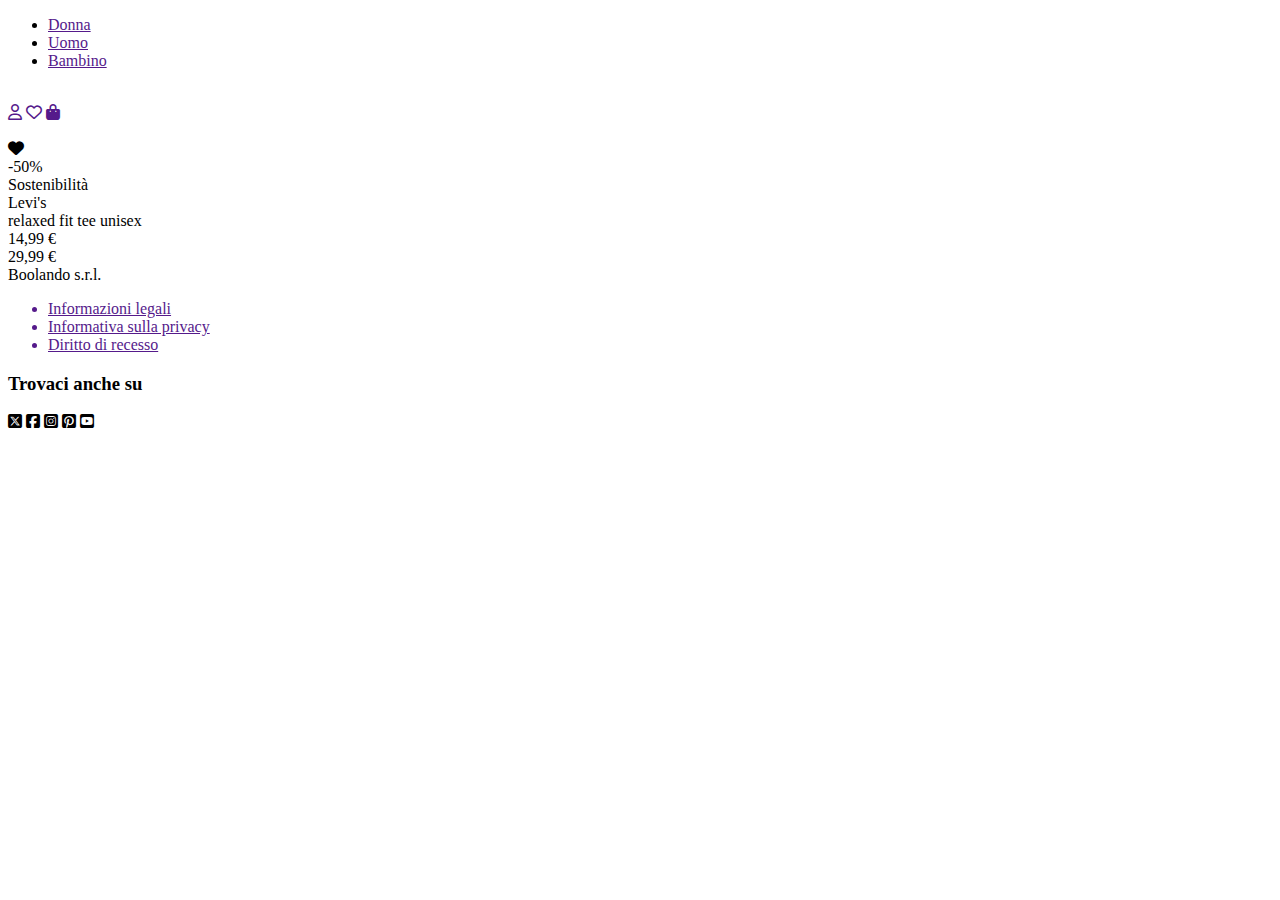
==== Bonus/product-details.html @ 093f0f01 "[BONUS] created product details page file" ====
<!DOCTYPE html>
<html lang="en">

<head>
    <meta charset="UTF-8">
    <meta name="viewport" content="width=device-width, initial-scale=1.0">
    <link rel="stylesheet" href="./css/style.css">
    <link rel="stylesheet" href="https://cdnjs.cloudflare.com/ajax/libs/font-awesome/6.7.2/css/all.min.css"
        integrity="sha512-Evv84Mr4kqVGRNSgIGL/F/aIDqQb7xQ2vcrdIwxfjThSH8CSR7PBEakCr51Ck+w+/U6swU2Im1vVX0SVk9ABhg=="
        crossorigin="anonymous" referrerpolicy="no-referrer" />
    <link rel="preconnect" href="https://fonts.googleapis.com">
    <link rel="preconnect" href="https://fonts.gstatic.com" crossorigin>
    <link
        href="https://fonts.googleapis.com/css2?family=Inter:ital,opsz,wght@0,14..32,100..900;1,14..32,100..900&display=swap"
        rel="stylesheet">
    <title>Boolando - Relaxed Fit Tee Unisex</title>
</head>

<body>
    <header>
        <div class="head-container w-80 d-flex align-center">
            <div class="head-menu w-25">
                <ul>
                    <li><a href="">Donna</a></li>
                    <li><a href="">Uomo</a></li>
                    <li><a href="">Bambino</a></li>
                </ul>
            </div>

            <div class="w-50 text-center">
                <img class="logo" src="./img/boolean-logo.png" alt="">
            </div>

            <div class="head-btn w-25 text-right">
                <a href=""><i class="head-icon fa-regular fa-user"></i></a>
                <a href=""><i class="head-icon fa-regular fa-heart"></i></a>
                <a href=""><i class="head-icon fa-solid fa-bag-shopping"></i></a>
            </div>
        </div>
    </header>

    <main>
        <div class="container w-80 d-flex">

            <!-- Prodotto 1 -->
            <div class="product w-30">
                <img class="product-img neutral" src="./img/1.webp" alt="">
                <img class="product-img active" src="./img/1b.webp" alt="">

                <div class="favorite">
                    <i class="heart fa-solid fa-heart"></i>
                </div>

                <div class="tag-container d-flex">
                    <div class="tag discount">-50%</div>
                    <div class="tag badge">Sostenibilità</div>
                </div>

                <div class="brand">Levi's</div>
                <div class="product-name">relaxed fit tee unisex</div>
                <div class="actual-prize">14,99 &euro;</div>
                <div class="old-prize">29,99 &euro;</div>
            </div>
    </main>

    <footer>
        <div class="foot-container w-80 d-flex align-center space-between">
            <div class="foot-left">
                <div class="foot-logo">Boolando s.r.l.</div>
                <div class="d-flex">
                    <ul class="foot-menu">
                        <a href="">
                            <li>Informazioni legali</li>
                        </a>
                        <a href="">
                            <li>Informativa sulla privacy</li>
                        </a>
                        <a href="">
                            <li>Diritto di recesso</li>
                        </a>
                    </ul>
                </div>
            </div>

            <div class="foot-right text-center">
                <h3>Trovaci anche su</h3>
                <i class="fa-brands fa-square-x-twitter"></i>
                <i class="fa-brands fa-square-facebook"></i>
                <i class="fa-brands fa-square-instagram"></i>
                <i class="fa-brands fa-square-pinterest"></i>
                <i class="fa-brands fa-square-youtube"></i>
            </div>
        </div>
    </footer>
</body>

</html>
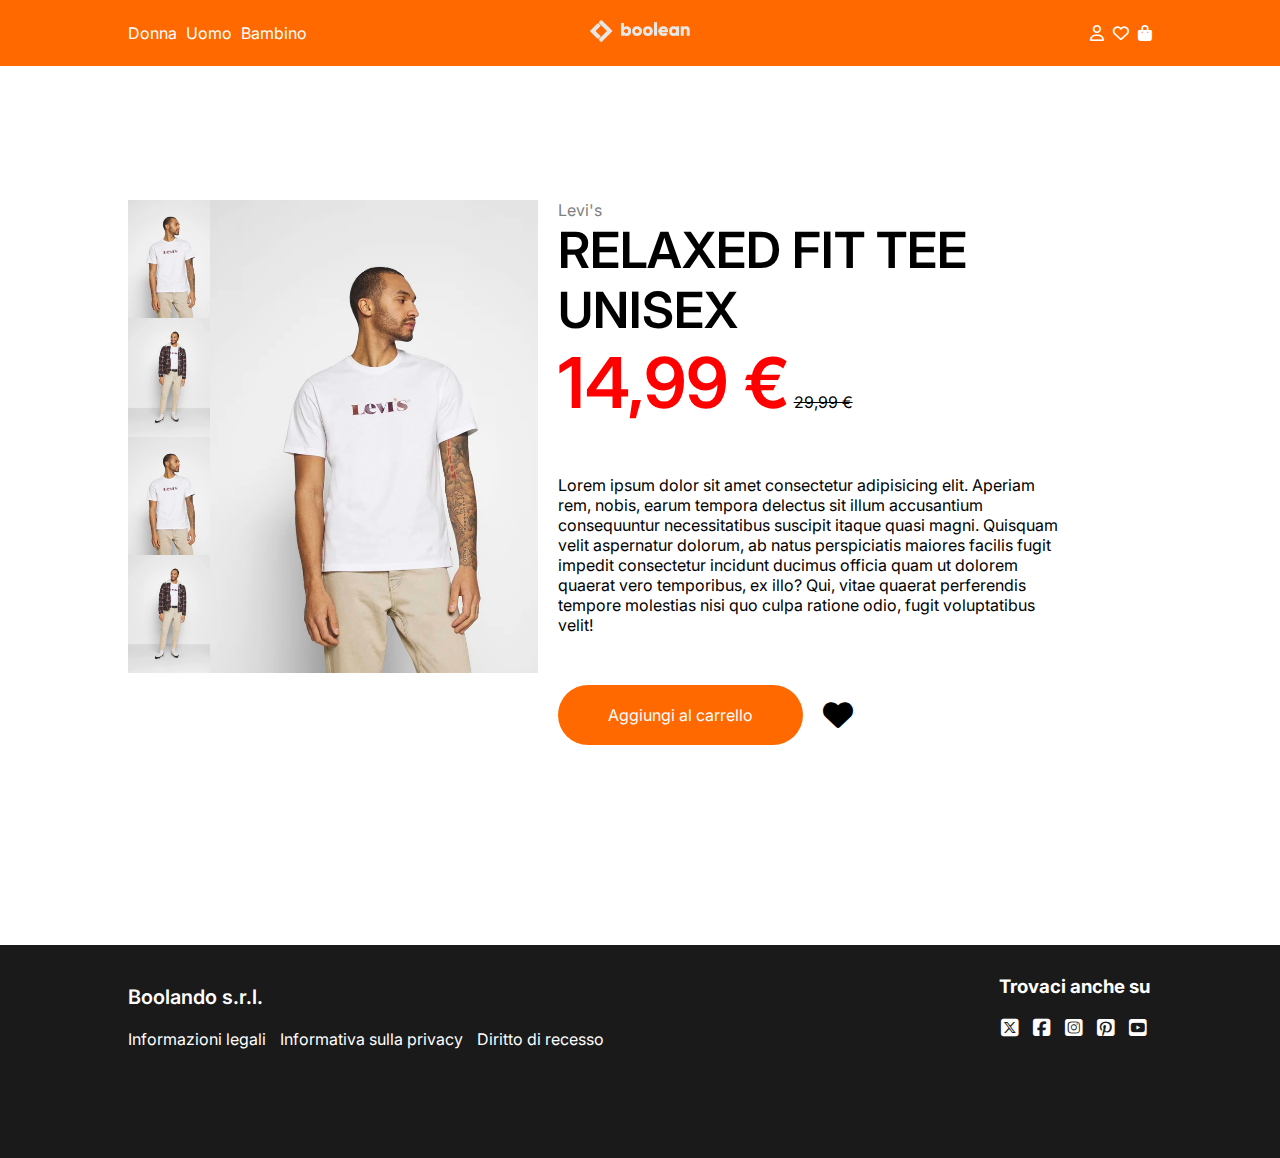
==== commit 5bbe8725: "[BONUS] Bonus Finito" ====
--- a/Bonus/product-details.html
+++ b/Bonus/product-details.html
@@ -4,7 +4,7 @@
 <head>
     <meta charset="UTF-8">
     <meta name="viewport" content="width=device-width, initial-scale=1.0">
-    <link rel="stylesheet" href="./css/style.css">
+    <link rel="stylesheet" href="../css/style.css">
     <link rel="stylesheet" href="https://cdnjs.cloudflare.com/ajax/libs/font-awesome/6.7.2/css/all.min.css"
         integrity="sha512-Evv84Mr4kqVGRNSgIGL/F/aIDqQb7xQ2vcrdIwxfjThSH8CSR7PBEakCr51Ck+w+/U6swU2Im1vVX0SVk9ABhg=="
         crossorigin="anonymous" referrerpolicy="no-referrer" />
@@ -28,7 +28,7 @@
             </div>
 
             <div class="w-50 text-center">
-                <img class="logo" src="./img/boolean-logo.png" alt="">
+                <img class="logo" src="../img/boolean-logo.png" alt="">
             </div>
 
             <div class="head-btn w-25 text-right">
@@ -42,25 +42,44 @@
     <main>
         <div class="container w-80 d-flex">
 
-            <!-- Prodotto 1 -->
-            <div class="product w-30">
-                <img class="product-img neutral" src="./img/1.webp" alt="">
-                <img class="product-img active" src="./img/1b.webp" alt="">
-
-                <div class="favorite">
-                    <i class="heart fa-solid fa-heart"></i>
+            <!-- Prodotto -->
+            <div class="product w-40 d-flex">
+                <div class="gallery d-flex w-25">
+                    <img class="gallery-img" src="../img/1.webp" alt="">
+                    <img class="gallery-img" src="../img/1b.webp" alt="">
+                    <img class="gallery-img" src="../img/1.webp" alt="">
+                    <img class="gallery-img" src="../img/1b.webp" alt="">
                 </div>
 
-                <div class="tag-container d-flex">
-                    <div class="tag discount">-50%</div>
-                    <div class="tag badge">Sostenibilità</div>
+                <div class="info-big-img">
+                    <img class="product-img" src="../img/1.webp" alt="">
+                </div>
+            </div>
+
+            <div class="product-info w-50 d-flex">
+                <div class="info">
+                    <div class="info-brand">Levi's</div>
+                    <div class="info-name">relaxed fit tee unisex</div>
+                    <div class="info-actual-prize">14,99 &euro;</div>
+                    <div class="info-old-prize">29,99 &euro;</div>
+                    <div class="description">
+                        Lorem ipsum dolor sit amet consectetur adipisicing elit. Aperiam rem, nobis, earum tempora
+                        delectus
+                        sit illum accusantium consequuntur necessitatibus suscipit itaque quasi magni. Quisquam velit
+                        aspernatur dolorum, ab natus perspiciatis maiores facilis fugit impedit consectetur incidunt
+                        ducimus
+                        officia quam ut dolorem quaerat vero temporibus, ex illo? Qui, vitae quaerat perferendis tempore
+                        molestias nisi quo culpa ratione odio, fugit voluptatibus velit!
+                    </div>
                 </div>
 
-                <div class="brand">Levi's</div>
-                <div class="product-name">relaxed fit tee unisex</div>
-                <div class="actual-prize">14,99 &euro;</div>
-                <div class="old-prize">29,99 &euro;</div>
+                <div class="d-flex align-center">
+                    <div class="btn">Aggiungi al carrello</div>
+
+                    <i class="info-heart fa-solid fa-heart"></i>
+                </div>
             </div>
+
     </main>
 
     <footer>
--- a/css/style.css
+++ b/css/style.css
@@ -0,0 +1,307 @@
+* {
+    margin: 0;
+    padding: 0;
+    box-sizing: border-box;
+}
+
+/* Utility */
+.d-flex {
+    display: flex;
+}
+
+.w-80 {
+    width: 80%;
+}
+.w-60 {
+    width: 60%;
+}
+
+.w-50 {
+    width: 50%;
+}
+
+.w-40 {
+    width: 40%;
+}
+
+.w-30 {
+    width: 30%;
+}
+
+.w-25 {
+    width: 25%;
+}
+
+.align-center {
+    align-items: center;
+}
+
+.text-center {
+    text-align: center;
+}
+
+.text-right {
+    text-align: right;
+}
+
+.space-between {
+    justify-content: space-between;
+}
+
+
+
+
+/* Style */
+body {
+    font-family: "Inter";
+}
+
+header {
+    background-color: #ff6900;
+    color: white;
+    padding: 20px 0;
+    position: fixed;
+    width: 100%;
+    z-index: 1;
+}
+
+.head-container {
+    margin: 0 auto;
+}
+
+.head-menu li {
+    list-style-type: none;
+    display: inline-block;
+    margin-right: 5px;
+}
+
+.head-menu li a {
+    text-decoration: none;
+    color: white;
+    transition: .3s;
+}
+
+.head-menu li a:hover {
+    color: black;
+}
+
+.logo {
+    width: 100px;
+}
+
+.head-btn a {
+    text-decoration: none;
+    color: white;
+    transition: .3s;
+}
+
+.head-btn a:hover {
+    color: black;
+}
+
+.head-icon {
+    margin-left: 5px;
+}
+
+main {
+    padding: 200px 0;
+}
+
+.container {
+    margin: 0 auto;
+    flex-wrap: wrap;
+    gap: 20px;
+}
+
+.product {
+    position: relative;
+    text-decoration: none;
+    color: black;
+}
+
+.product:hover .neutral {
+    display: none;
+}
+
+.product:hover .active {
+    display: block;
+}
+
+.product-img {
+    width: 100%;
+}
+
+.neutral {
+    display: block;
+}
+
+.active {
+    display: none;
+}
+
+.favorite {
+    padding: 20px;
+    background-color: #fff;
+    font-size: 30px;
+    position: absolute;
+    top: 10px;
+    right: 0;
+}
+
+.favorite:hover .heart {
+    color: red;
+}
+
+.tag-container {
+    position: absolute;
+    left: 0;
+    top: 650px;
+}
+
+.tag {
+    padding: 2px 5px;
+    margin-right: 5px;
+    color: white;
+}
+
+.discount {
+    background-color: red;
+}
+
+.badge {
+    background-color: green;
+}
+
+.brand {
+    color: gray;
+    font-size: 14px;
+}
+
+.product-name {
+    font-size: 20px;
+    text-transform: uppercase;
+    font-weight: 600;
+}
+
+.actual-prize {
+    display: inline-block;
+    color: red;
+    font-weight: 600;
+    font-size: 14px;
+}
+
+.old-prize {
+    display: inline-block;
+    text-decoration: line-through;
+    font-size: 14px;
+}
+
+footer {
+    padding: 30px 0 100px 0;
+    background-color: #1a1a1a;
+    color: white;
+}
+
+.foot-container {
+    margin: 0 auto;
+}
+
+.foot-logo {
+    font-size: 20px;
+    font-weight: 600;
+    margin-bottom: 20px;
+}
+
+.foot-menu a {
+    text-decoration: none;
+    color: white;
+}
+
+.foot-menu li {
+    display: inline-block;
+    list-style-type: none;
+    margin-right: 10px;
+    transition: .3s;
+}
+
+.foot-menu li:hover {
+    color: #ff6900;
+}
+
+.foot-right i{
+    font-size: 20px;
+    margin: 20px 5px;
+    transition: .3s;
+}
+
+.foot-right i:hover {
+    color: #ff6900;
+}
+
+
+/* Bonus */
+.gallery{
+    flex-direction: column;
+}
+
+.gallery-img{
+    width: 100%;
+}
+
+.info-big-img {
+    width: 100%;
+    position: relative;
+}
+
+.product-info {
+    flex-direction: column;
+    justify-content: space-between;
+}
+
+.info-brand {
+    color: gray;
+}
+
+.info-name {
+    font-size: 50px;
+    font-weight: 600;
+    text-transform: uppercase;
+}
+
+.info-actual-prize {
+    display: inline-block;
+    color: red;
+    font-size: 70px;
+    font-weight: 600;
+}
+
+.info-old-prize {
+    display: inline-block;
+    text-decoration: line-through;
+}
+
+.description {
+    margin: 50px 0;
+}
+
+.btn {
+    padding: 20px 50px;
+    color: white;
+    background-color: #ff6900;
+    border-radius: 50px;
+    transition: .3s;
+}
+
+.btn:hover {
+    background-color: #1a1a1a;
+}
+
+.info-heart {
+    font-size: 30px;
+    margin: 0 20px;
+    transition: .3s;
+}
+
+.info-heart:hover {
+    color: red;
+}